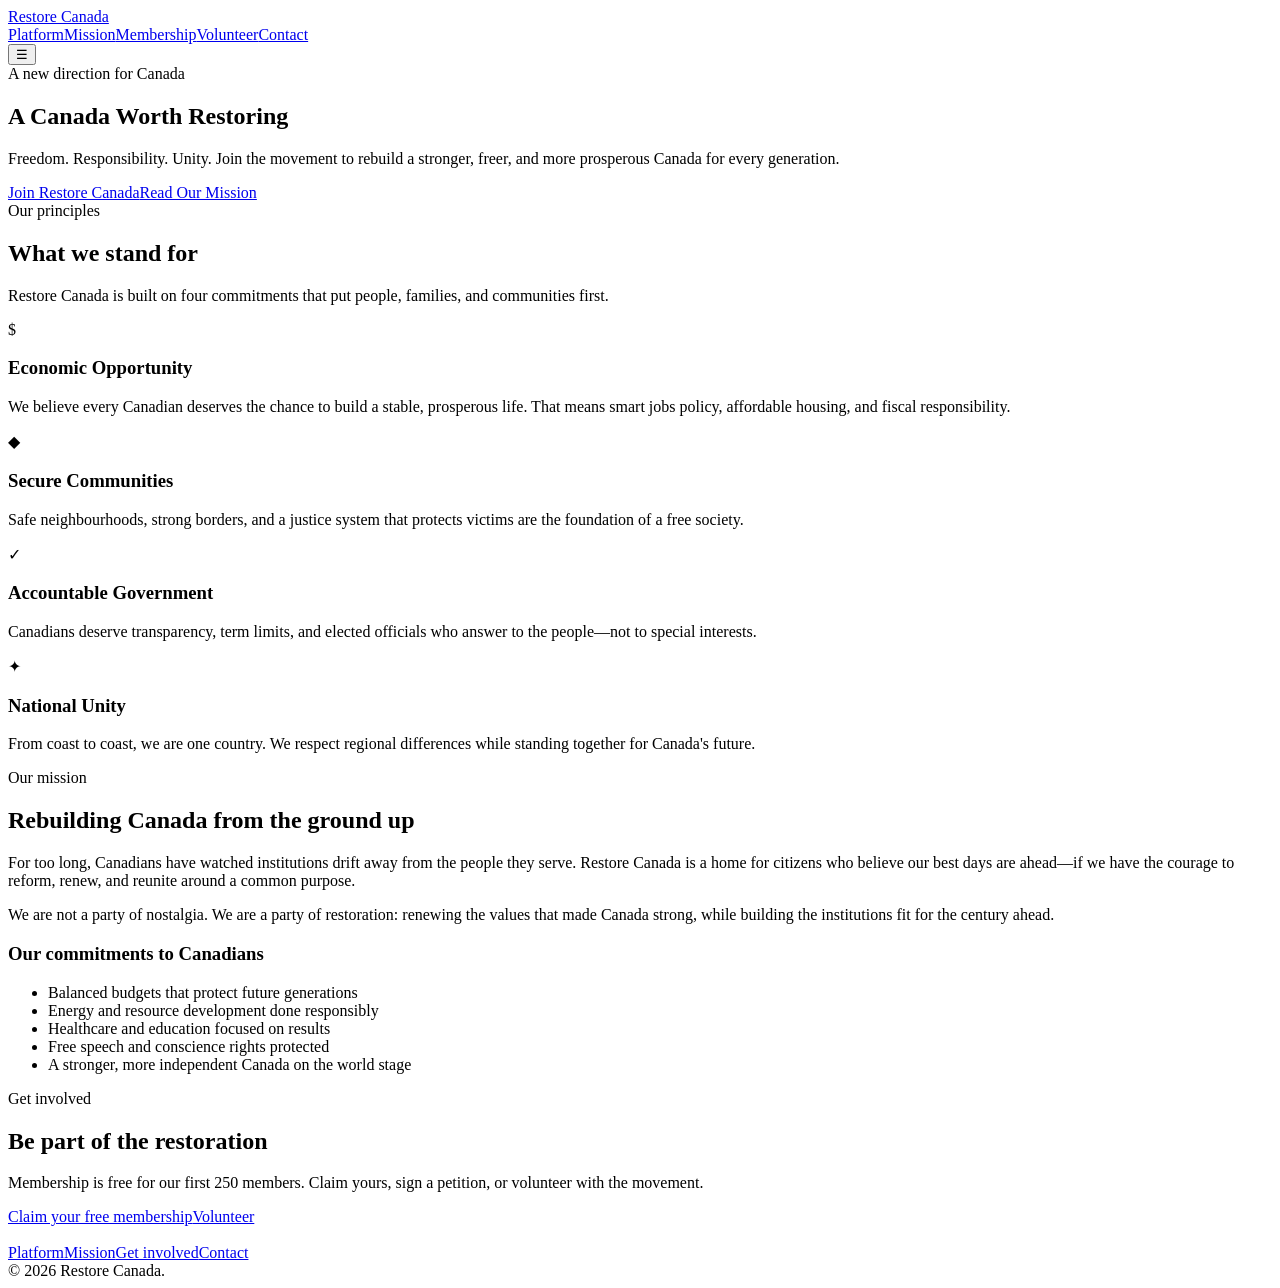
==== index.html @ d31418e9 "Restore Restore Canada homepage" ====
<!doctype html><html><head><meta charset="utf-8"><meta name="viewport" content="width=device-width,initial-scale=1"><title>Restore Canada — A Canada Worth Restoring</title><link rel="stylesheet" href="style.css"></head><body><header><div class="wrap header"><a class="logo" href="index.html">Restore Canada</a><nav><a href="#principles">Platform</a><a href="#mission">Mission</a><a href="#involved">Membership</a><a href="#involved">Volunteer</a><a href="mailto:info@restorecanada.ca">Contact</a></nav><button class="menu">☰</button></div></header><section class="hero"><div class="wrap"><div class="content"><div class="kicker">A new direction for Canada</div><h1>A Canada Worth Restoring</h1><p>Freedom. Responsibility. Unity. Join the movement to rebuild a stronger, freer, and more prosperous Canada for every generation.</p><div class="buttons"><a class="btn btn-red" href="#involved">Join Restore Canada</a><a class="btn btn-light" href="#mission">Read Our Mission</a></div></div></div></section><section class="cream" id="principles"><div class="wrap center"><div class="kicker">Our principles</div><h2 class="section-title">What we stand for</h2><p class="intro">Restore Canada is built on four commitments that put people, families, and communities first.</p><div class="grid4"><div class="principle"><div class="icon">$</div><h3>Economic Opportunity</h3><p>We believe every Canadian deserves the chance to build a stable, prosperous life. That means smart jobs policy, affordable housing, and fiscal responsibility.</p></div><div class="principle"><div class="icon">◆</div><h3>Secure Communities</h3><p>Safe neighbourhoods, strong borders, and a justice system that protects victims are the foundation of a free society.</p></div><div class="principle"><div class="icon">✓</div><h3>Accountable Government</h3><p>Canadians deserve transparency, term limits, and elected officials who answer to the people—not to special interests.</p></div><div class="principle"><div class="icon">✦</div><h3>National Unity</h3><p>From coast to coast, we are one country. We respect regional differences while standing together for Canada's future.</p></div></div></div></section><section id="mission"><div class="wrap mission"><div><div class="kicker">Our mission</div><h2>Rebuilding Canada from the ground up</h2><p>For too long, Canadians have watched institutions drift away from the people they serve. Restore Canada is a home for citizens who believe our best days are ahead—if we have the courage to reform, renew, and reunite around a common purpose.</p><p>We are not a party of nostalgia. We are a party of restoration: renewing the values that made Canada strong, while building the institutions fit for the century ahead.</p></div><div class="commit"><h3>Our commitments to Canadians</h3><ul><li>Balanced budgets that protect future generations</li><li>Energy and resource development done responsibly</li><li>Healthcare and education focused on results</li><li>Free speech and conscience rights protected</li><li>A stronger, more independent Canada on the world stage</li></ul></div></div></section><section class="involve" id="involved"><div class="wrap center"><div class="kicker">Get involved</div><h2 class="section-title">Be part of the restoration</h2><p class="intro">Membership is free for our first 250 members. Claim yours, sign a petition, or volunteer with the movement.</p><div class="buttons"><a class="btn btn-red" href="mailto:info@restorecanada.ca?subject=Membership">Claim your free membership</a><a class="btn btn-light" href="mailto:info@restorecanada.ca?subject=Volunteer">Volunteer</a></div></div></section><footer><div class="wrap"><div class="foot"><div><div class="logo" style="color:white">Restore Canada</div></div><div class="footlinks"><a href="#principles">Platform</a><a href="#mission">Mission</a><a href="#involved">Get involved</a><a href="mailto:info@restorecanada.ca">Contact</a></div></div><div class="copyright">© 2026 Restore Canada.</div></div></footer></body></html>
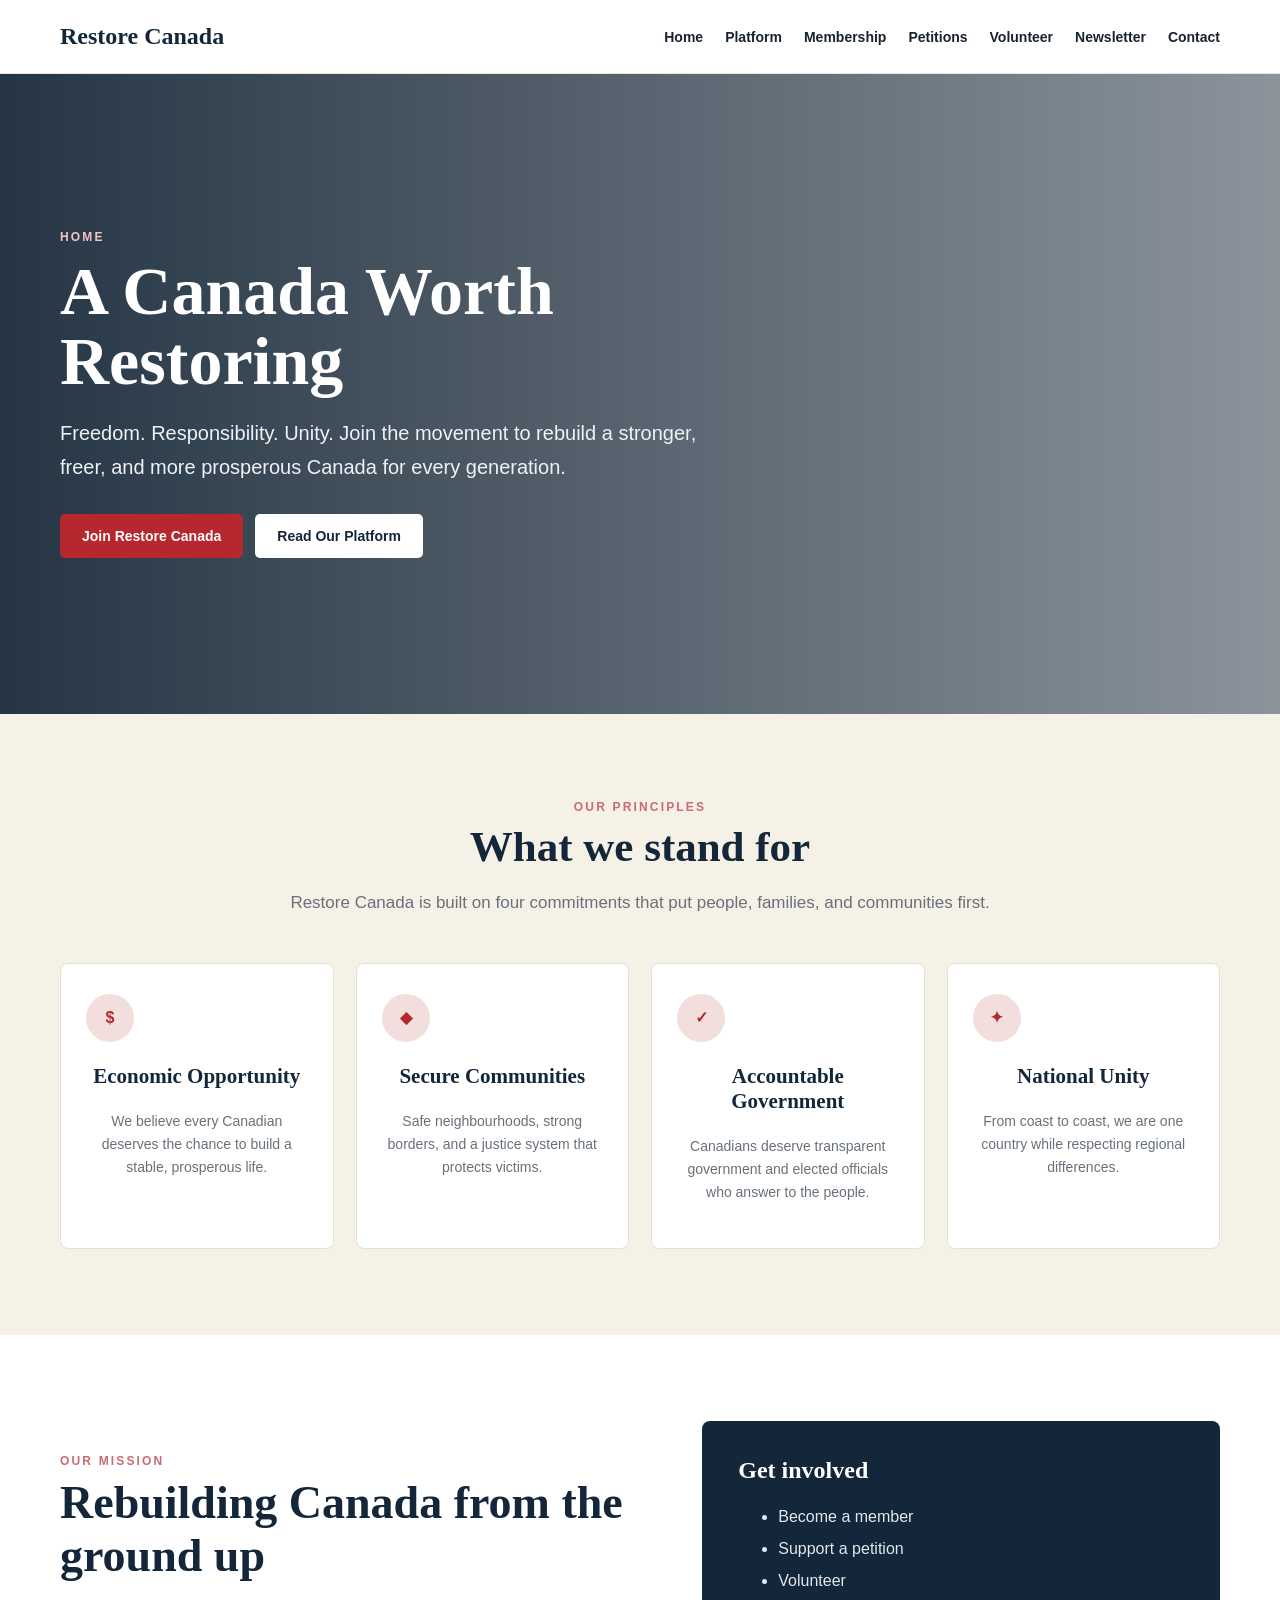
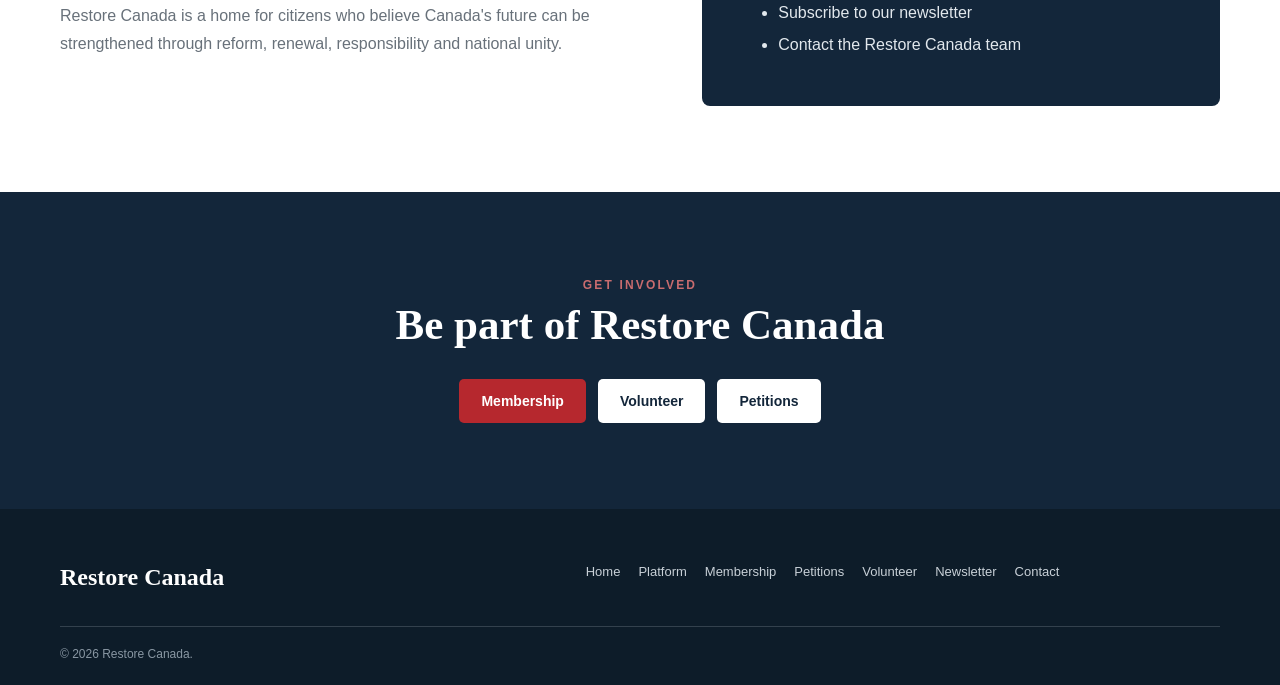
==== commit 222919dd: "Make landing page Home and add separate navigation pages" ====
--- a/index.html
+++ b/index.html
@@ -1 +1 @@
-<!doctype html><html><head><meta charset="utf-8"><meta name="viewport" content="width=device-width,initial-scale=1"><title>Restore Canada — A Canada Worth Restoring</title><link rel="stylesheet" href="style.css"></head><body><header><div class="wrap header"><a class="logo" href="index.html">Restore Canada</a><nav><a href="#principles">Platform</a><a href="#mission">Mission</a><a href="#involved">Membership</a><a href="#involved">Volunteer</a><a href="mailto:info@restorecanada.ca">Contact</a></nav><button class="menu">☰</button></div></header><section class="hero"><div class="wrap"><div class="content"><div class="kicker">A new direction for Canada</div><h1>A Canada Worth Restoring</h1><p>Freedom. Responsibility. Unity. Join the movement to rebuild a stronger, freer, and more prosperous Canada for every generation.</p><div class="buttons"><a class="btn btn-red" href="#involved">Join Restore Canada</a><a class="btn btn-light" href="#mission">Read Our Mission</a></div></div></div></section><section class="cream" id="principles"><div class="wrap center"><div class="kicker">Our principles</div><h2 class="section-title">What we stand for</h2><p class="intro">Restore Canada is built on four commitments that put people, families, and communities first.</p><div class="grid4"><div class="principle"><div class="icon">$</div><h3>Economic Opportunity</h3><p>We believe every Canadian deserves the chance to build a stable, prosperous life. That means smart jobs policy, affordable housing, and fiscal responsibility.</p></div><div class="principle"><div class="icon">◆</div><h3>Secure Communities</h3><p>Safe neighbourhoods, strong borders, and a justice system that protects victims are the foundation of a free society.</p></div><div class="principle"><div class="icon">✓</div><h3>Accountable Government</h3><p>Canadians deserve transparency, term limits, and elected officials who answer to the people—not to special interests.</p></div><div class="principle"><div class="icon">✦</div><h3>National Unity</h3><p>From coast to coast, we are one country. We respect regional differences while standing together for Canada's future.</p></div></div></div></section><section id="mission"><div class="wrap mission"><div><div class="kicker">Our mission</div><h2>Rebuilding Canada from the ground up</h2><p>For too long, Canadians have watched institutions drift away from the people they serve. Restore Canada is a home for citizens who believe our best days are ahead—if we have the courage to reform, renew, and reunite around a common purpose.</p><p>We are not a party of nostalgia. We are a party of restoration: renewing the values that made Canada strong, while building the institutions fit for the century ahead.</p></div><div class="commit"><h3>Our commitments to Canadians</h3><ul><li>Balanced budgets that protect future generations</li><li>Energy and resource development done responsibly</li><li>Healthcare and education focused on results</li><li>Free speech and conscience rights protected</li><li>A stronger, more independent Canada on the world stage</li></ul></div></div></section><section class="involve" id="involved"><div class="wrap center"><div class="kicker">Get involved</div><h2 class="section-title">Be part of the restoration</h2><p class="intro">Membership is free for our first 250 members. Claim yours, sign a petition, or volunteer with the movement.</p><div class="buttons"><a class="btn btn-red" href="mailto:info@restorecanada.ca?subject=Membership">Claim your free membership</a><a class="btn btn-light" href="mailto:info@restorecanada.ca?subject=Volunteer">Volunteer</a></div></div></section><footer><div class="wrap"><div class="foot"><div><div class="logo" style="color:white">Restore Canada</div></div><div class="footlinks"><a href="#principles">Platform</a><a href="#mission">Mission</a><a href="#involved">Get involved</a><a href="mailto:info@restorecanada.ca">Contact</a></div></div><div class="copyright">© 2026 Restore Canada.</div></div></footer></body></html>+<!doctype html><html><head><meta charset="utf-8"><meta name="viewport" content="width=device-width,initial-scale=1"><title>Home | Restore Canada</title><link rel="stylesheet" href="style.css"></head><body><header><div class="wrap header"><a class="logo" href="index.html">Restore Canada</a><nav><a href="index.html">Home</a><a href="platform.html">Platform</a><a href="membership.html">Membership</a><a href="petitions.html">Petitions</a><a href="volunteer.html">Volunteer</a><a href="newsletter.html">Newsletter</a><a href="contact.html">Contact</a></nav><button class="menu">☰</button></div></header><section class="hero"><div class="wrap"><div class="content"><div class="kicker">Home</div><h1>A Canada Worth Restoring</h1><p>Freedom. Responsibility. Unity. Join the movement to rebuild a stronger, freer, and more prosperous Canada for every generation.</p><div class="buttons"><a class="btn btn-red" href="membership.html">Join Restore Canada</a><a class="btn btn-light" href="platform.html">Read Our Platform</a></div></div></div></section><section class="cream"><div class="wrap center"><div class="kicker">Our principles</div><h2 class="section-title">What we stand for</h2><p class="intro">Restore Canada is built on four commitments that put people, families, and communities first.</p><div class="grid4"><div class="principle"><div class="icon">$</div><h3>Economic Opportunity</h3><p>We believe every Canadian deserves the chance to build a stable, prosperous life.</p></div><div class="principle"><div class="icon">◆</div><h3>Secure Communities</h3><p>Safe neighbourhoods, strong borders, and a justice system that protects victims.</p></div><div class="principle"><div class="icon">✓</div><h3>Accountable Government</h3><p>Canadians deserve transparent government and elected officials who answer to the people.</p></div><div class="principle"><div class="icon">✦</div><h3>National Unity</h3><p>From coast to coast, we are one country while respecting regional differences.</p></div></div></div></section><section><div class="wrap mission"><div><div class="kicker">Our mission</div><h2>Rebuilding Canada from the ground up</h2><p>Restore Canada is a home for citizens who believe Canada's future can be strengthened through reform, renewal, responsibility and national unity.</p></div><div class="commit"><h3>Get involved</h3><ul><li>Become a member</li><li>Support a petition</li><li>Volunteer</li><li>Subscribe to our newsletter</li><li>Contact the Restore Canada team</li></ul></div></div></section><section class="involve"><div class="wrap center"><div class="kicker">Get involved</div><h2 class="section-title">Be part of Restore Canada</h2><div class="buttons"><a class="btn btn-red" href="membership.html">Membership</a><a class="btn btn-light" href="volunteer.html">Volunteer</a><a class="btn btn-light" href="petitions.html">Petitions</a></div></div></section><footer><div class="wrap"><div class="foot"><div><div class="logo" style="color:white">Restore Canada</div></div><div class="footlinks"><a href="index.html">Home</a><a href="platform.html">Platform</a><a href="membership.html">Membership</a><a href="petitions.html">Petitions</a><a href="volunteer.html">Volunteer</a><a href="newsletter.html">Newsletter</a><a href="contact.html">Contact</a></div></div><div class="copyright">© 2026 Restore Canada.</div></div></footer></body></html>
--- a/style.css
+++ b/style.css
@@ -0,0 +1 @@
+:root{--navy:#13263a;--red:#b6282e;--cream:#f6f1e7;--ink:#172331;--muted:#68717a;--white:#fff}*{box-sizing:border-box}html{scroll-behavior:smooth}body{margin:0;font-family:Arial,Helvetica,sans-serif;color:var(--ink);background:#fff}a{text-decoration:none;color:inherit}.wrap{width:min(1160px,92%);margin:auto}header{height:74px;background:#fff;border-bottom:1px solid #e8e5df;display:flex;align-items:center;position:sticky;top:0;z-index:20}.header{display:flex;align-items:center;justify-content:space-between;gap:28px}.logo{font-family:Georgia,serif;font-weight:800;font-size:24px;color:var(--navy)}nav{display:flex;gap:22px;align-items:center;font-size:14px;font-weight:700}nav a:hover{color:var(--red)}.menu{display:none;background:none;border:0;font-size:26px}.hero{min-height:600px;display:flex;align-items:center;background:linear-gradient(90deg,rgba(13,31,47,.90),rgba(13,31,47,.48)),url('https://pcweb2.azureedge.net/-/media/WET4/voyage-travel/conseils-tips/choisis-canada-choose/unique-experiences-1200-630.jpg?modified=20250516145007') center/cover;color:#fff}.hero .content{max-width:720px;padding:70px 0}.kicker{text-transform:uppercase;letter-spacing:.18em;font-size:12px;font-weight:800;color:#c96c6f}.hero .kicker{color:#f2c5c6}.hero h1{font-family:Georgia,serif;font-size:68px;line-height:1.03;margin:12px 0 18px}.hero p{font-size:20px;line-height:1.7;max-width:650px;color:#eef2f5}.buttons{display:flex;gap:12px;margin-top:30px;flex-wrap:wrap}.btn{display:inline-block;padding:14px 22px;border-radius:5px;font-weight:800;font-size:14px}.btn-red{background:var(--red);color:#fff}.btn-light{background:#fff;color:var(--navy)}section{padding:86px 0}.cream{background:var(--cream)}.center{text-align:center}.section-title{font-family:Georgia,serif;font-size:43px;color:var(--navy);margin:8px 0 18px}.intro{max-width:760px;margin:0 auto;color:var(--muted);font-size:17px;line-height:1.7}.grid4{display:grid;grid-template-columns:repeat(4,1fr);gap:22px;margin-top:45px}.principle{background:#fff;border:1px solid #e5e0d7;border-radius:8px;padding:30px 25px;min-height:235px}.icon{width:48px;height:48px;border-radius:50%;background:#f2dedc;color:var(--red);display:grid;place-items:center;font-weight:900;margin-bottom:22px}.principle h3{font-family:Georgia,serif;font-size:21px;color:var(--navy)}.principle p{color:var(--muted);line-height:1.65;font-size:14px}.mission{display:grid;grid-template-columns:1.05fr .95fr;gap:70px;align-items:center}.mission h2{font-family:Georgia,serif;font-size:46px;color:var(--navy);margin:8px 0 20px}.mission p{color:var(--muted);line-height:1.75}.commit{background:var(--navy);color:#fff;padding:36px;border-radius:8px}.commit h3{font-family:Georgia,serif;font-size:24px;margin-top:0}.commit li{margin:14px 0;color:#e2e8ed}.involve{background:var(--navy);color:#fff}.involve .section-title{color:#fff}.involve .intro{color:#d8e0e6}.involve .buttons{justify-content:center}footer{background:#0d1c29;color:#c8d0d7;padding:55px 0 24px}.foot{display:grid;grid-template-columns:1.5fr 2fr;gap:50px}.footlinks{display:flex;gap:18px;flex-wrap:wrap;font-size:13px}.copyright{border-top:1px solid #33414d;margin-top:35px;padding-top:20px;font-size:12px;color:#8997a3}@media(max-width:900px){nav{display:none}.menu{display:block}.grid4{grid-template-columns:1fr 1fr}.mission{grid-template-columns:1fr}.hero h1{font-size:52px}.foot{grid-template-columns:1fr}}@media(max-width:600px){.grid4{grid-template-columns:1fr}.hero h1{font-size:43px}.hero p{font-size:17px}.section-title{font-size:36px}}
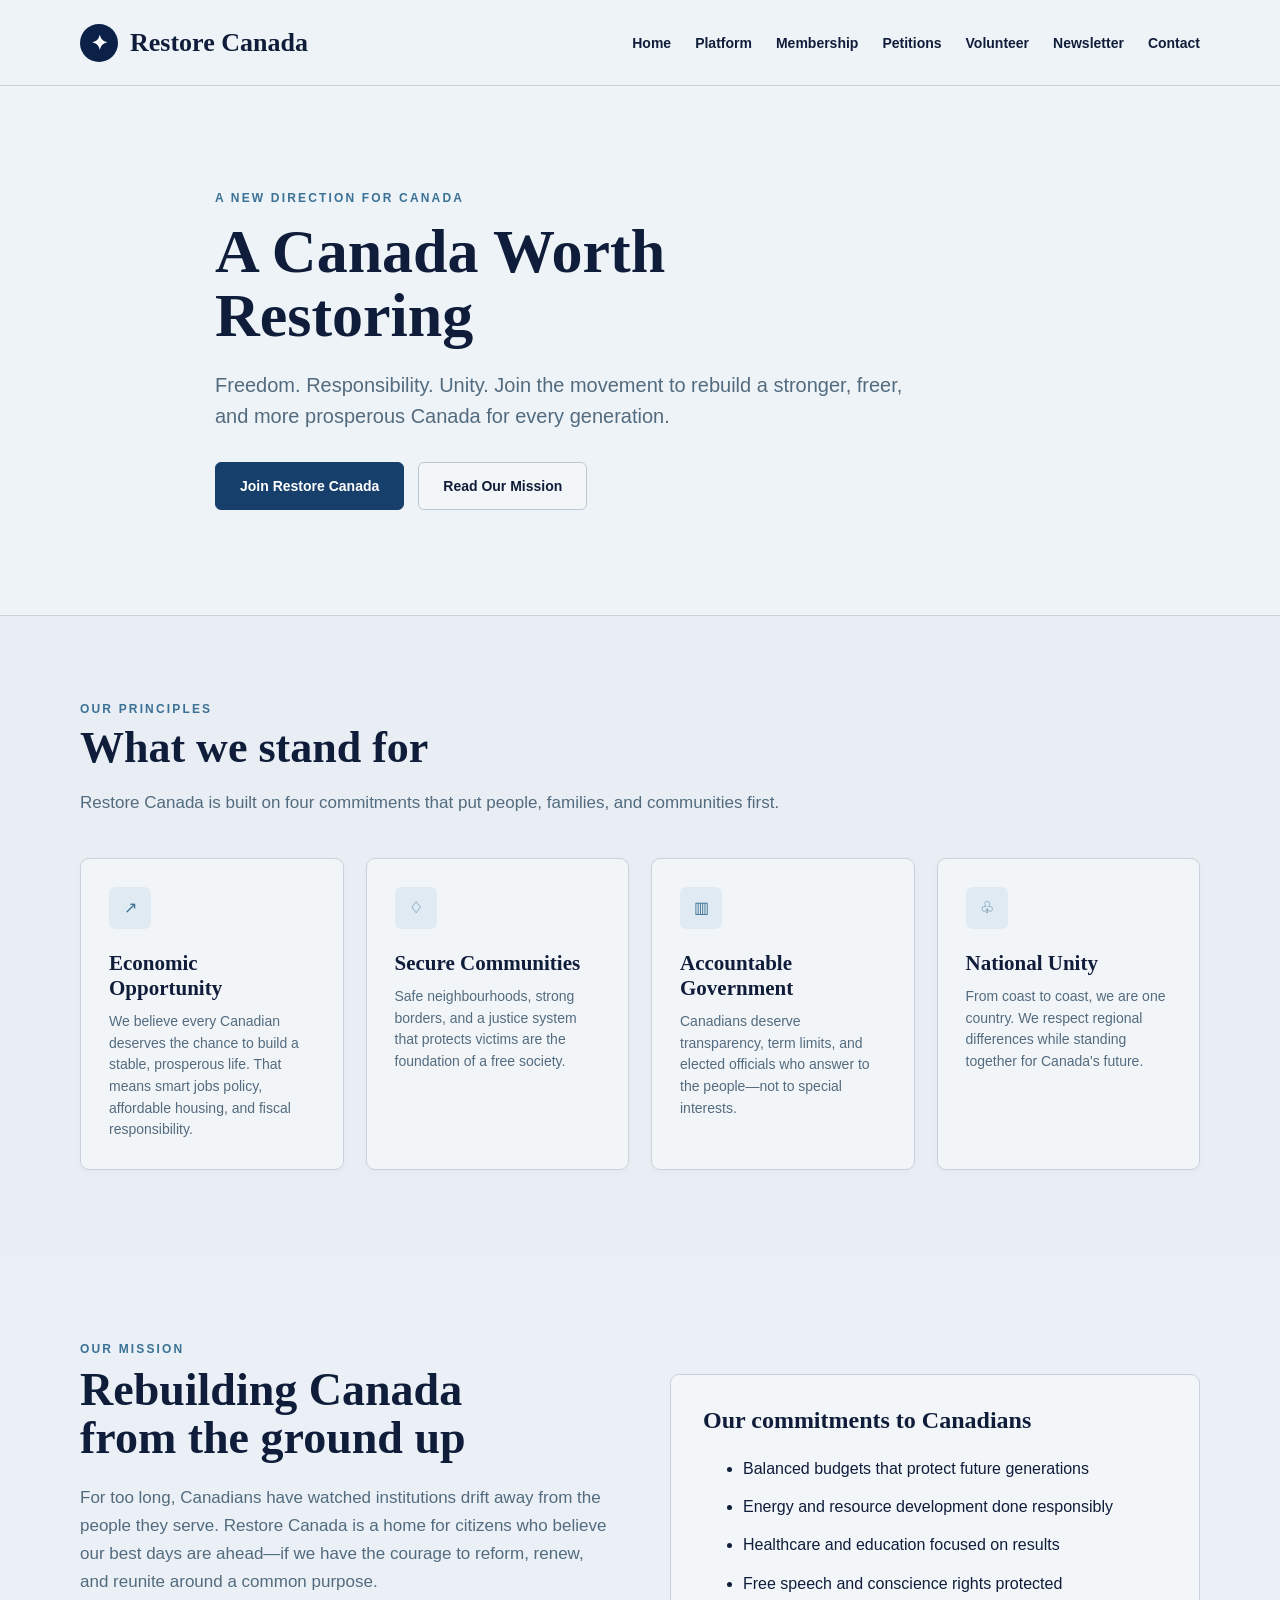
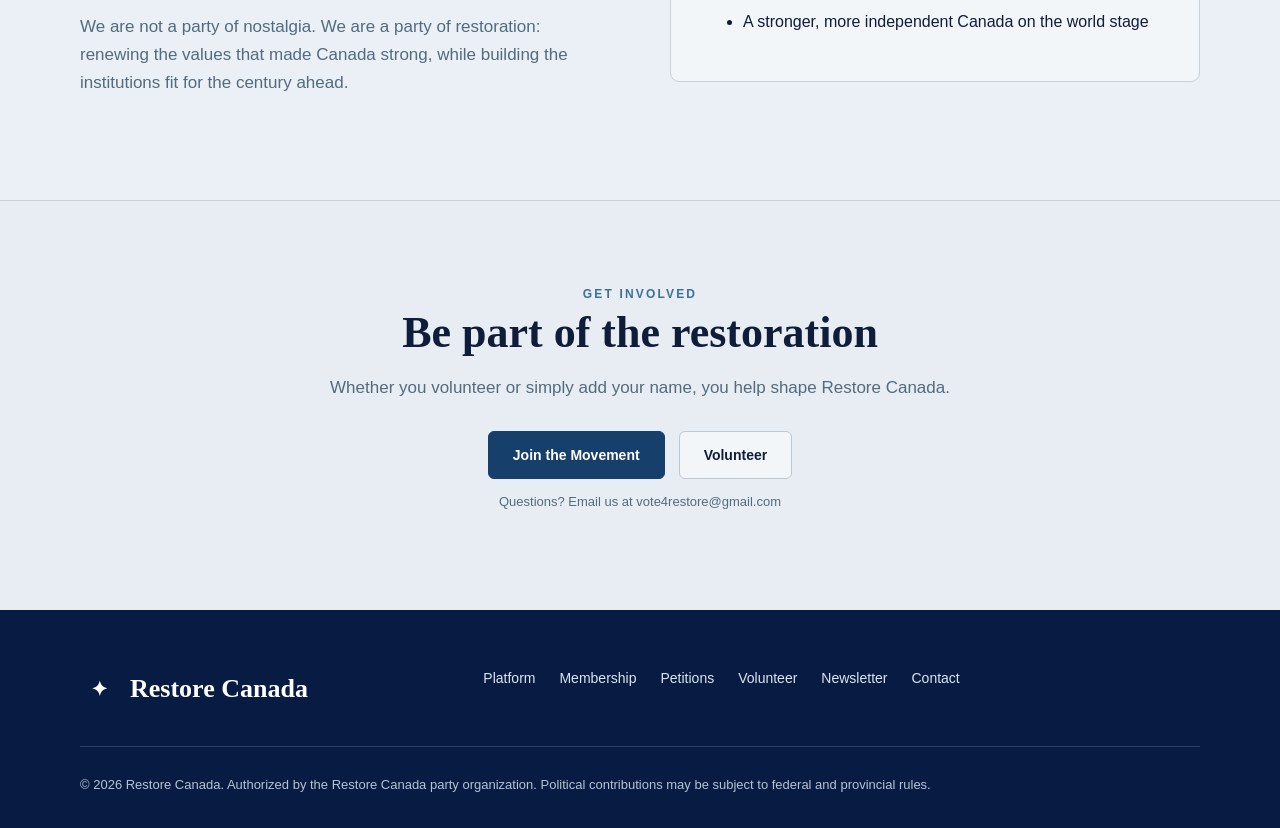
==== commit 8094b544: "Rebuild homepage to match supplied reference" ====
--- a/index.html
+++ b/index.html
@@ -1 +1 @@
-<!doctype html><html><head><meta charset="utf-8"><meta name="viewport" content="width=device-width,initial-scale=1"><title>Home | Restore Canada</title><link rel="stylesheet" href="style.css"></head><body><header><div class="wrap header"><a class="logo" href="index.html">Restore Canada</a><nav><a href="index.html">Home</a><a href="platform.html">Platform</a><a href="membership.html">Membership</a><a href="petitions.html">Petitions</a><a href="volunteer.html">Volunteer</a><a href="newsletter.html">Newsletter</a><a href="contact.html">Contact</a></nav><button class="menu">☰</button></div></header><section class="hero"><div class="wrap"><div class="content"><div class="kicker">Home</div><h1>A Canada Worth Restoring</h1><p>Freedom. Responsibility. Unity. Join the movement to rebuild a stronger, freer, and more prosperous Canada for every generation.</p><div class="buttons"><a class="btn btn-red" href="membership.html">Join Restore Canada</a><a class="btn btn-light" href="platform.html">Read Our Platform</a></div></div></div></section><section class="cream"><div class="wrap center"><div class="kicker">Our principles</div><h2 class="section-title">What we stand for</h2><p class="intro">Restore Canada is built on four commitments that put people, families, and communities first.</p><div class="grid4"><div class="principle"><div class="icon">$</div><h3>Economic Opportunity</h3><p>We believe every Canadian deserves the chance to build a stable, prosperous life.</p></div><div class="principle"><div class="icon">◆</div><h3>Secure Communities</h3><p>Safe neighbourhoods, strong borders, and a justice system that protects victims.</p></div><div class="principle"><div class="icon">✓</div><h3>Accountable Government</h3><p>Canadians deserve transparent government and elected officials who answer to the people.</p></div><div class="principle"><div class="icon">✦</div><h3>National Unity</h3><p>From coast to coast, we are one country while respecting regional differences.</p></div></div></div></section><section><div class="wrap mission"><div><div class="kicker">Our mission</div><h2>Rebuilding Canada from the ground up</h2><p>Restore Canada is a home for citizens who believe Canada's future can be strengthened through reform, renewal, responsibility and national unity.</p></div><div class="commit"><h3>Get involved</h3><ul><li>Become a member</li><li>Support a petition</li><li>Volunteer</li><li>Subscribe to our newsletter</li><li>Contact the Restore Canada team</li></ul></div></div></section><section class="involve"><div class="wrap center"><div class="kicker">Get involved</div><h2 class="section-title">Be part of Restore Canada</h2><div class="buttons"><a class="btn btn-red" href="membership.html">Membership</a><a class="btn btn-light" href="volunteer.html">Volunteer</a><a class="btn btn-light" href="petitions.html">Petitions</a></div></div></section><footer><div class="wrap"><div class="foot"><div><div class="logo" style="color:white">Restore Canada</div></div><div class="footlinks"><a href="index.html">Home</a><a href="platform.html">Platform</a><a href="membership.html">Membership</a><a href="petitions.html">Petitions</a><a href="volunteer.html">Volunteer</a><a href="newsletter.html">Newsletter</a><a href="contact.html">Contact</a></div></div><div class="copyright">© 2026 Restore Canada.</div></div></footer></body></html>+<!doctype html><html><head><meta charset="utf-8"><meta name="viewport" content="width=device-width,initial-scale=1"><title>Home | Restore Canada</title><link rel="stylesheet" href="style.css"></head><body><header><div class="wrap header"><a class="logo" href="index.html">Restore Canada</a><nav id="nav"><a href="index.html">Home</a><a href="platform.html">Platform</a><a href="membership.html">Membership</a><a href="petitions.html">Petitions</a><a href="volunteer.html">Volunteer</a><a href="newsletter.html">Newsletter</a><a href="contact.html">Contact</a></nav><button class="menu" onclick="document.getElementById('nav').classList.toggle('open')">☰</button></div></header><section class="hero"><div class="wrap"><div class="content"><div class="kicker">A new direction for Canada</div><h1>A Canada Worth<br>Restoring</h1><p>Freedom. Responsibility. Unity. Join the movement to rebuild a stronger, freer, and more prosperous Canada for every generation.</p><div class="buttons"><a class="btn btn-red" href="membership.html">Join Restore Canada</a><a class="btn btn-light" href="#mission">Read Our Mission</a></div></div></div></section><section class="cream"><div class="wrap"><div class="kicker">Our principles</div><h2 class="section-title">What we stand for</h2><p class="intro" style="margin:0">Restore Canada is built on four commitments that put people, families, and communities first.</p><div class="grid4"><div class="principle"><div class="icon">↗</div><h3>Economic Opportunity</h3><p>We believe every Canadian deserves the chance to build a stable, prosperous life. That means smart jobs policy, affordable housing, and fiscal responsibility.</p></div><div class="principle"><div class="icon">♢</div><h3>Secure Communities</h3><p>Safe neighbourhoods, strong borders, and a justice system that protects victims are the foundation of a free society.</p></div><div class="principle"><div class="icon">▥</div><h3>Accountable Government</h3><p>Canadians deserve transparency, term limits, and elected officials who answer to the people—not to special interests.</p></div><div class="principle"><div class="icon">♧</div><h3>National Unity</h3><p>From coast to coast, we are one country. We respect regional differences while standing together for Canada's future.</p></div></div></div></section><section id="mission"><div class="wrap mission"><div><div class="kicker">Our mission</div><h2>Rebuilding Canada<br>from the ground up</h2><p>For too long, Canadians have watched institutions drift away from the people they serve. Restore Canada is a home for citizens who believe our best days are ahead—if we have the courage to reform, renew, and reunite around a common purpose.</p><p>We are not a party of nostalgia. We are a party of restoration: renewing the values that made Canada strong, while building the institutions fit for the century ahead.</p></div><div class="commit"><h3>Our commitments to Canadians</h3><ul><li>Balanced budgets that protect future generations</li><li>Energy and resource development done responsibly</li><li>Healthcare and education focused on results</li><li>Free speech and conscience rights protected</li><li>A stronger, more independent Canada on the world stage</li></ul></div></div></section><section class="involve"><div class="wrap center"><div class="kicker">Get involved</div><h2 class="section-title">Be part of the restoration</h2><p class="intro">Whether you volunteer or simply add your name, you help shape Restore Canada.</p><div class="buttons"><a class="btn btn-red" href="membership.html">Join the Movement</a><a class="btn btn-light" href="volunteer.html">Volunteer</a></div><p class="note">Questions? Email us at <a href="mailto:vote4restore@gmail.com">vote4restore@gmail.com</a></p></div></section><footer><div class="wrap"><div class="foot"><a class="logo" href="index.html">Restore Canada</a><div class="footlinks"><a href="platform.html">Platform</a><a href="membership.html">Membership</a><a href="petitions.html">Petitions</a><a href="volunteer.html">Volunteer</a><a href="newsletter.html">Newsletter</a><a href="contact.html">Contact</a></div></div><div class="copyright">© 2026 Restore Canada. Authorized by the Restore Canada party organization. Political contributions may be subject to federal and provincial rules.</div></div></footer></body></html>
--- a/style.css
+++ b/style.css
@@ -1 +1 @@
-:root{--navy:#13263a;--red:#b6282e;--cream:#f6f1e7;--ink:#172331;--muted:#68717a;--white:#fff}*{box-sizing:border-box}html{scroll-behavior:smooth}body{margin:0;font-family:Arial,Helvetica,sans-serif;color:var(--ink);background:#fff}a{text-decoration:none;color:inherit}.wrap{width:min(1160px,92%);margin:auto}header{height:74px;background:#fff;border-bottom:1px solid #e8e5df;display:flex;align-items:center;position:sticky;top:0;z-index:20}.header{display:flex;align-items:center;justify-content:space-between;gap:28px}.logo{font-family:Georgia,serif;font-weight:800;font-size:24px;color:var(--navy)}nav{display:flex;gap:22px;align-items:center;font-size:14px;font-weight:700}nav a:hover{color:var(--red)}.menu{display:none;background:none;border:0;font-size:26px}.hero{min-height:600px;display:flex;align-items:center;background:linear-gradient(90deg,rgba(13,31,47,.90),rgba(13,31,47,.48)),url('https://pcweb2.azureedge.net/-/media/WET4/voyage-travel/conseils-tips/choisis-canada-choose/unique-experiences-1200-630.jpg?modified=20250516145007') center/cover;color:#fff}.hero .content{max-width:720px;padding:70px 0}.kicker{text-transform:uppercase;letter-spacing:.18em;font-size:12px;font-weight:800;color:#c96c6f}.hero .kicker{color:#f2c5c6}.hero h1{font-family:Georgia,serif;font-size:68px;line-height:1.03;margin:12px 0 18px}.hero p{font-size:20px;line-height:1.7;max-width:650px;color:#eef2f5}.buttons{display:flex;gap:12px;margin-top:30px;flex-wrap:wrap}.btn{display:inline-block;padding:14px 22px;border-radius:5px;font-weight:800;font-size:14px}.btn-red{background:var(--red);color:#fff}.btn-light{background:#fff;color:var(--navy)}section{padding:86px 0}.cream{background:var(--cream)}.center{text-align:center}.section-title{font-family:Georgia,serif;font-size:43px;color:var(--navy);margin:8px 0 18px}.intro{max-width:760px;margin:0 auto;color:var(--muted);font-size:17px;line-height:1.7}.grid4{display:grid;grid-template-columns:repeat(4,1fr);gap:22px;margin-top:45px}.principle{background:#fff;border:1px solid #e5e0d7;border-radius:8px;padding:30px 25px;min-height:235px}.icon{width:48px;height:48px;border-radius:50%;background:#f2dedc;color:var(--red);display:grid;place-items:center;font-weight:900;margin-bottom:22px}.principle h3{font-family:Georgia,serif;font-size:21px;color:var(--navy)}.principle p{color:var(--muted);line-height:1.65;font-size:14px}.mission{display:grid;grid-template-columns:1.05fr .95fr;gap:70px;align-items:center}.mission h2{font-family:Georgia,serif;font-size:46px;color:var(--navy);margin:8px 0 20px}.mission p{color:var(--muted);line-height:1.75}.commit{background:var(--navy);color:#fff;padding:36px;border-radius:8px}.commit h3{font-family:Georgia,serif;font-size:24px;margin-top:0}.commit li{margin:14px 0;color:#e2e8ed}.involve{background:var(--navy);color:#fff}.involve .section-title{color:#fff}.involve .intro{color:#d8e0e6}.involve .buttons{justify-content:center}footer{background:#0d1c29;color:#c8d0d7;padding:55px 0 24px}.foot{display:grid;grid-template-columns:1.5fr 2fr;gap:50px}.footlinks{display:flex;gap:18px;flex-wrap:wrap;font-size:13px}.copyright{border-top:1px solid #33414d;margin-top:35px;padding-top:20px;font-size:12px;color:#8997a3}@media(max-width:900px){nav{display:none}.menu{display:block}.grid4{grid-template-columns:1fr 1fr}.mission{grid-template-columns:1fr}.hero h1{font-size:52px}.foot{grid-template-columns:1fr}}@media(max-width:600px){.grid4{grid-template-columns:1fr}.hero h1{font-size:43px}.hero p{font-size:17px}.section-title{font-size:36px}}+:root{--navy:#0b2147;--blue:#214b76;--bg:#eaf0f5;--bg2:#f1f5f8;--ink:#101d3a;--muted:#536b7f;--line:#c8d2dc;--card:#f5f8fa}*{box-sizing:border-box}html{scroll-behavior:smooth}body{margin:0;background:var(--bg);color:var(--ink);font-family:Arial,Helvetica,sans-serif;font-size:16px}a{color:inherit;text-decoration:none}.wrap{width:min(1120px,92%);margin:auto}header{height:86px;background:#eef3f7;border-bottom:1px solid var(--line);display:flex;align-items:center;position:sticky;top:0;z-index:50}.header{display:flex;align-items:center;justify-content:space-between}.logo{font-family:Georgia,serif;font-size:26px;font-weight:700;display:flex;align-items:center;gap:12px;color:var(--ink)}.logo:before{content:'✦';width:38px;height:38px;border-radius:50%;background:var(--navy);color:#fff;display:grid;place-items:center;font-family:Arial;font-size:20px}.menu{display:none;background:none;border:0;font-size:28px;color:var(--ink);cursor:pointer}nav{display:flex;gap:24px;font-size:14px;font-weight:600}nav a:hover{text-decoration:underline}.hero,.pagehero{background:#edf3f7;color:var(--ink);padding:105px 0;border-bottom:1px solid var(--line)}.hero{min-height:520px;display:flex;align-items:center}.hero .content,.pagehero .wrap{max-width:850px;margin-left:auto;margin-right:auto}.kicker{text-transform:uppercase;letter-spacing:.18em;font-size:12px;font-weight:800;color:#3b7196}.hero h1,.pagehero h1,.section-title,.mission h2,.formwrap h2{font-family:Georgia,serif;color:var(--ink);line-height:1.04}.hero h1{font-size:62px;margin:14px 0 22px}.hero p,.pagehero p{font-size:20px;line-height:1.55;color:var(--muted);max-width:690px}.buttons{display:flex;gap:14px;margin-top:30px;flex-wrap:wrap}.btn{display:inline-block;border:1px solid #bcc9d4;border-radius:6px;padding:15px 24px;font-weight:700;font-size:14px;text-align:center;cursor:pointer}.btn-red{background:#173f6b;color:#fff;border-color:#173f6b}.btn-light{background:#f3f6f8;color:var(--ink)}section{padding:86px 0}.cream{background:#e8eef3}.center{text-align:center}.section-title{font-size:44px;margin:9px 0 18px}.intro{color:var(--muted);font-size:17px;line-height:1.6;max-width:760px;margin:0 auto}.grid4{display:grid;grid-template-columns:repeat(4,1fr);gap:22px;margin-top:42px}.principle,.policy-card{background:rgba(255,255,255,.4);border:1px solid var(--line);border-radius:9px;padding:28px;box-shadow:0 2px 7px rgba(11,33,71,.03)}.icon{width:42px;height:42px;border-radius:7px;background:#dfeaf2;color:#3c7195;display:grid;place-items:center;margin-bottom:22px}.principle h3,.policy-card h3{font-family:Georgia,serif;font-size:21px;margin:0 0 10px}.principle p,.policy-card p{font-size:14px;line-height:1.55;color:var(--muted);margin:0}.mission{display:grid;grid-template-columns:1fr 1fr;gap:60px;align-items:center}.mission h2{font-size:46px;margin:10px 0 22px}.mission p{font-size:17px;color:var(--muted);line-height:1.65}.commit{background:rgba(255,255,255,.35);border:1px solid var(--line);border-radius:9px;padding:32px}.commit h3{font-family:Georgia,serif;font-size:24px;margin-top:0}.commit li{margin:16px 0;color:var(--ink);line-height:1.4}.involve{background:#e7edf2;color:var(--ink);border-top:1px solid var(--line);text-align:center}.involve .section-title{color:var(--ink)}.involve .buttons{justify-content:center}.formwrap{max-width:760px}.formwrap form{display:grid;gap:22px;background:rgba(255,255,255,.42);border:1px solid var(--line);border-radius:12px;padding:36px}.formwrap h2{font-size:28px;margin:12px 0 0}label{display:grid;gap:10px;font-size:14px;font-weight:700}input,textarea,select{width:100%;padding:15px;border:1px solid #b9c5d0;border-radius:6px;background:#e9eff4;font:inherit;color:var(--ink);min-height:50px}textarea{resize:vertical}.choice{display:flex;gap:12px;align-items:flex-start;font-weight:400;color:var(--muted)}.choice input{width:18px;height:18px;min-height:0;margin-top:2px}.option-list{display:grid;gap:12px}.option{border:1px solid #bcc7d1;background:#e9eff4;padding:15px;border-radius:6px;font-weight:700}.note{font-size:13px;color:var(--muted);line-height:1.5}.policy-grid{display:grid;grid-template-columns:repeat(2,1fr);gap:14px;margin-top:25px}.policy-card{padding:20px}.policy-section{padding:48px 0;border-top:1px solid var(--line)}.policy-section h2{font-family:Georgia,serif;font-size:34px;margin:0 0 10px}footer{background:#081c43;color:#dce5ef;padding:60px 0 32px}.foot{display:grid;grid-template-columns:1fr 2fr;gap:45px}.foot .logo{color:#fff}.foot .logo:before{background:transparent}.footlinks{display:flex;gap:24px;flex-wrap:wrap;font-size:14px}.copyright{border-top:1px solid #294063;margin-top:38px;padding-top:28px;font-size:13px;line-height:1.55;color:#b7c3d3}@media(max-width:800px){.wrap{width:94%}.grid4{grid-template-columns:1fr 1fr}.mission{grid-template-columns:1fr}.policy-grid{grid-template-columns:1fr}.hero h1{font-size:50px}}@media(max-width:600px){header{height:66px}.logo{font-size:18px;gap:8px}.logo:before{width:28px;height:28px;font-size:15px}.menu{display:block}nav{display:none;position:absolute;top:66px;left:0;right:0;background:#eef3f7;border-bottom:1px solid var(--line);padding:18px 5%;flex-direction:column;gap:16px}nav.open{display:flex}.hero,.pagehero{padding:72px 0}.hero{min-height:340px}.hero .content,.pagehero .wrap{width:100%}.hero h1,.pagehero h1{font-size:35px;margin:10px 0 18px}.hero p,.pagehero p{font-size:16px;line-height:1.55}.buttons{gap:10px}.btn{padding:13px 18px;font-size:12px}section{padding:62px 0}.grid4{grid-template-columns:1fr;gap:18px;margin-top:30px}.principle{padding:22px}.section-title{font-size:30px;text-align:left}.center .intro{text-align:left}.mission{gap:28px}.mission h2{font-size:31px}.mission p{font-size:15px}.commit{padding:22px}.formwrap form{padding:22px;gap:20px}.pagehero{text-align:left}.pagehero .center{text-align:left}.foot{grid-template-columns:1fr}.footlinks{gap:22px}.policy-section{padding:35px 0}.policy-section h2{font-size:28px}.involve .section-title,.involve .intro{text-align:center}.involve .buttons{display:grid}.involve .btn{width:100%}}
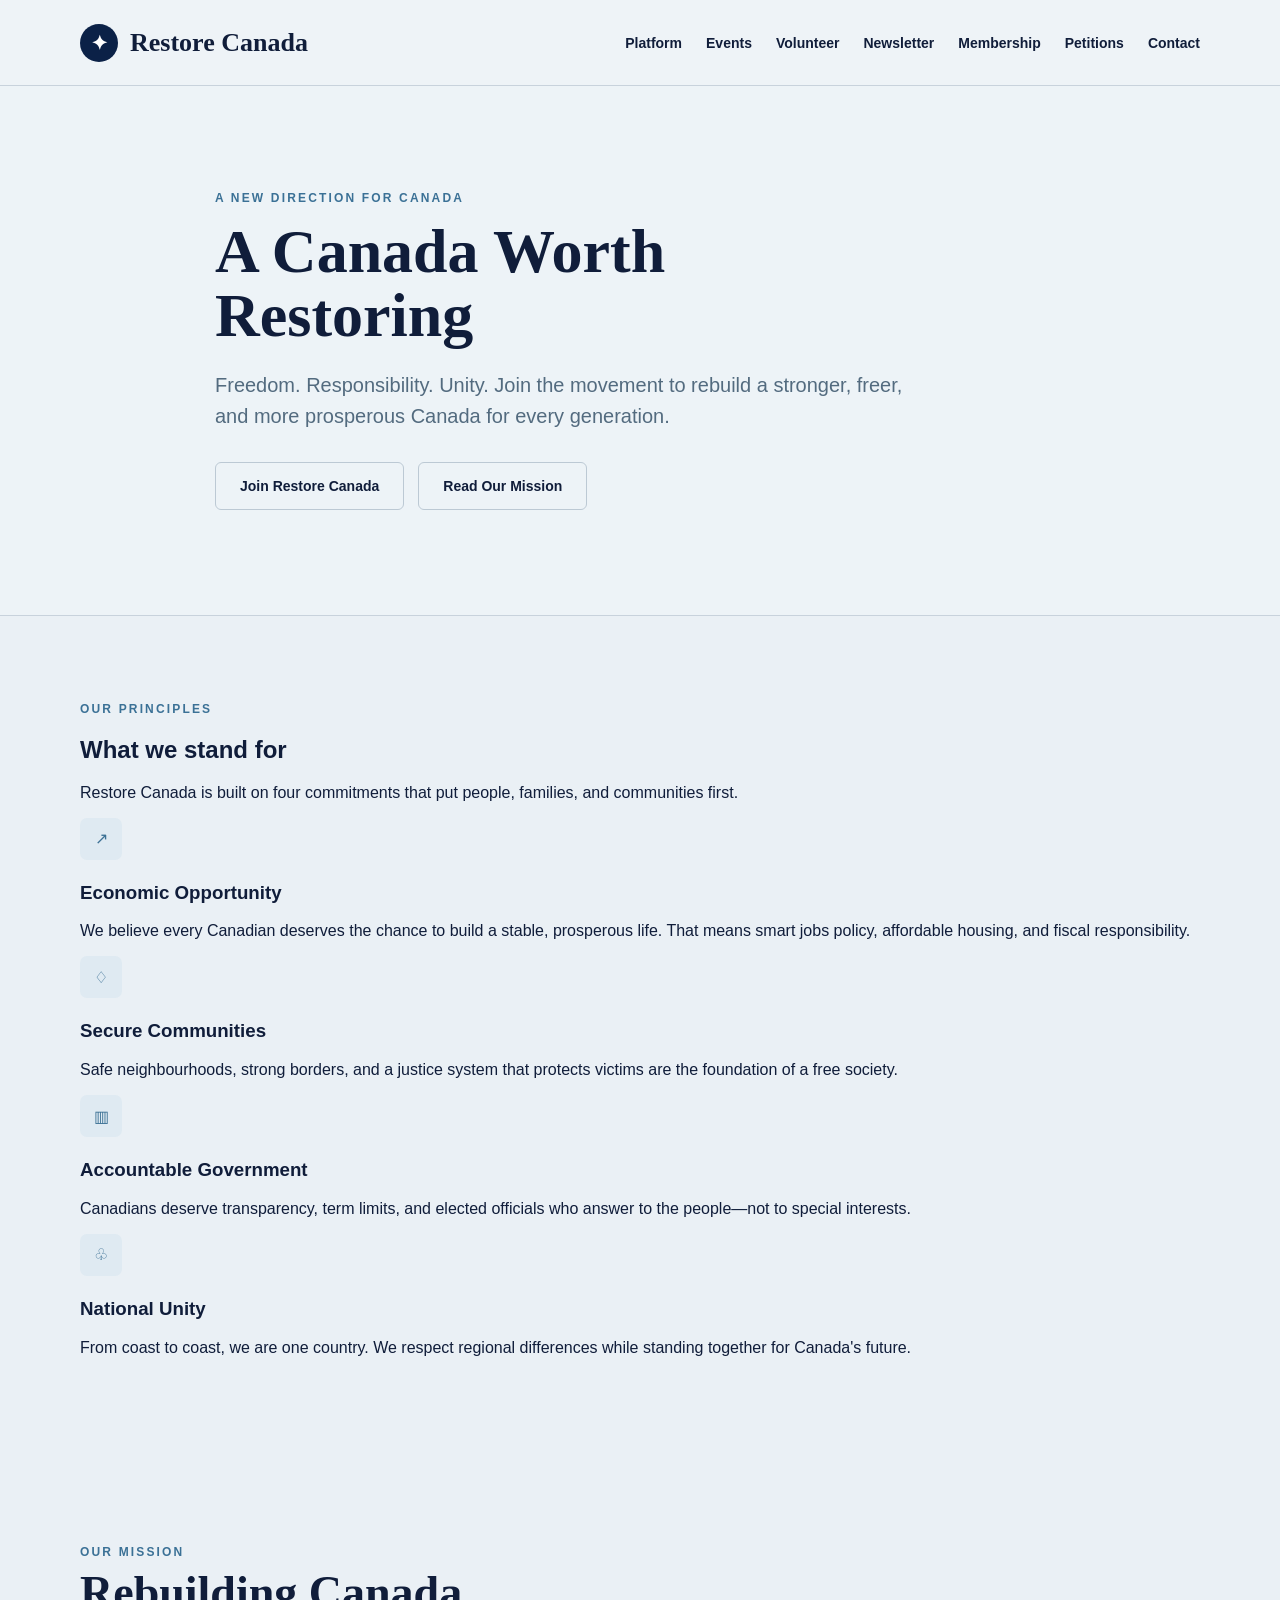
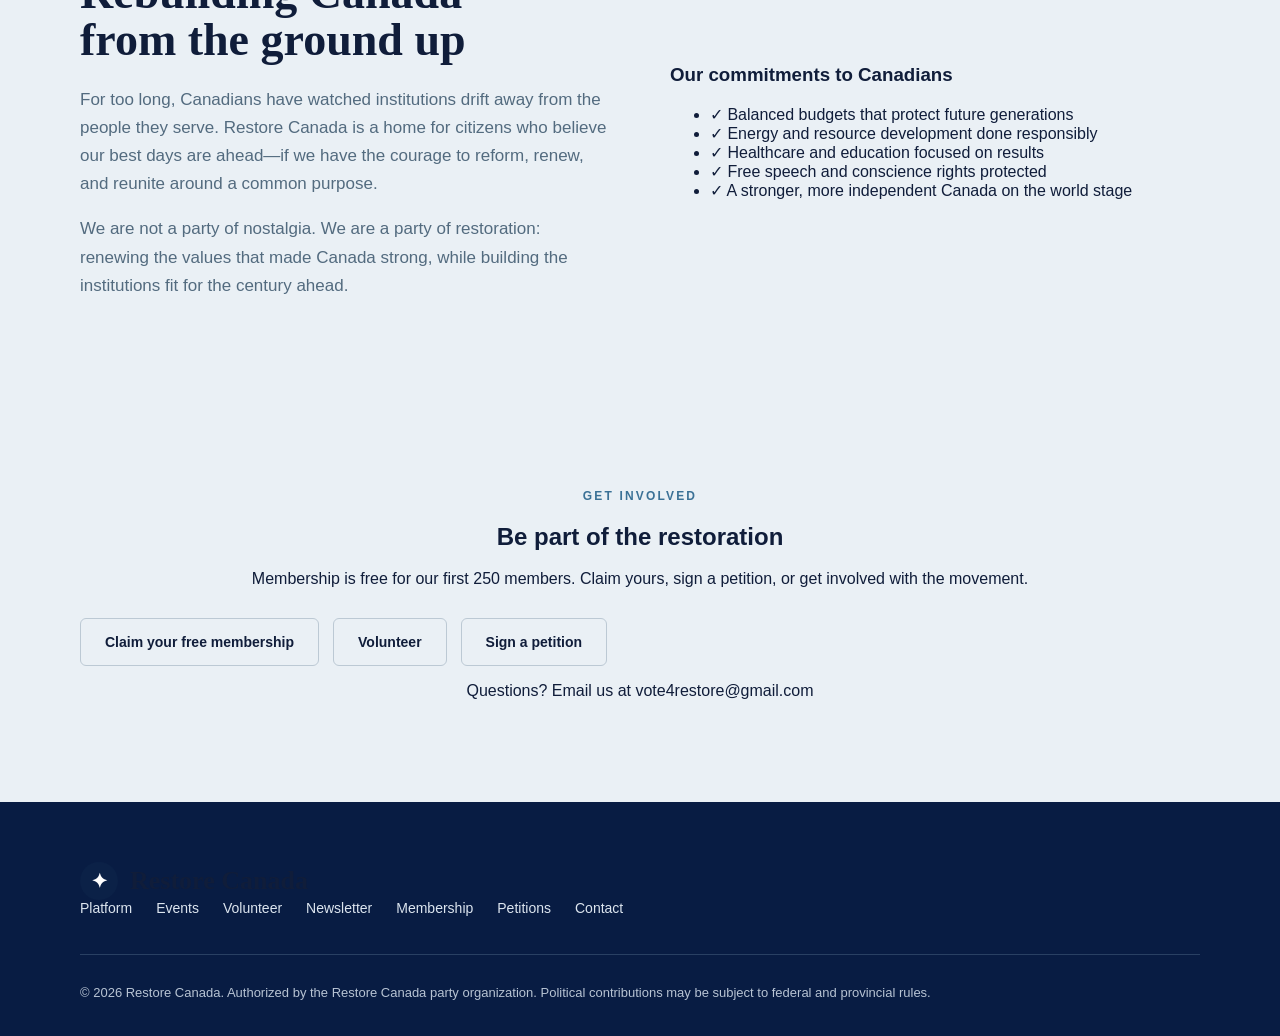
==== commit 54aa36ed: "Match Restore Canada homepage reference" ====
--- a/index.html
+++ b/index.html
@@ -1 +1 @@
-<!doctype html><html><head><meta charset="utf-8"><meta name="viewport" content="width=device-width,initial-scale=1"><title>Home | Restore Canada</title><link rel="stylesheet" href="style.css"></head><body><header><div class="wrap header"><a class="logo" href="index.html">Restore Canada</a><nav id="nav"><a href="index.html">Home</a><a href="platform.html">Platform</a><a href="membership.html">Membership</a><a href="petitions.html">Petitions</a><a href="volunteer.html">Volunteer</a><a href="newsletter.html">Newsletter</a><a href="contact.html">Contact</a></nav><button class="menu" onclick="document.getElementById('nav').classList.toggle('open')">☰</button></div></header><section class="hero"><div class="wrap"><div class="content"><div class="kicker">A new direction for Canada</div><h1>A Canada Worth<br>Restoring</h1><p>Freedom. Responsibility. Unity. Join the movement to rebuild a stronger, freer, and more prosperous Canada for every generation.</p><div class="buttons"><a class="btn btn-red" href="membership.html">Join Restore Canada</a><a class="btn btn-light" href="#mission">Read Our Mission</a></div></div></div></section><section class="cream"><div class="wrap"><div class="kicker">Our principles</div><h2 class="section-title">What we stand for</h2><p class="intro" style="margin:0">Restore Canada is built on four commitments that put people, families, and communities first.</p><div class="grid4"><div class="principle"><div class="icon">↗</div><h3>Economic Opportunity</h3><p>We believe every Canadian deserves the chance to build a stable, prosperous life. That means smart jobs policy, affordable housing, and fiscal responsibility.</p></div><div class="principle"><div class="icon">♢</div><h3>Secure Communities</h3><p>Safe neighbourhoods, strong borders, and a justice system that protects victims are the foundation of a free society.</p></div><div class="principle"><div class="icon">▥</div><h3>Accountable Government</h3><p>Canadians deserve transparency, term limits, and elected officials who answer to the people—not to special interests.</p></div><div class="principle"><div class="icon">♧</div><h3>National Unity</h3><p>From coast to coast, we are one country. We respect regional differences while standing together for Canada's future.</p></div></div></div></section><section id="mission"><div class="wrap mission"><div><div class="kicker">Our mission</div><h2>Rebuilding Canada<br>from the ground up</h2><p>For too long, Canadians have watched institutions drift away from the people they serve. Restore Canada is a home for citizens who believe our best days are ahead—if we have the courage to reform, renew, and reunite around a common purpose.</p><p>We are not a party of nostalgia. We are a party of restoration: renewing the values that made Canada strong, while building the institutions fit for the century ahead.</p></div><div class="commit"><h3>Our commitments to Canadians</h3><ul><li>Balanced budgets that protect future generations</li><li>Energy and resource development done responsibly</li><li>Healthcare and education focused on results</li><li>Free speech and conscience rights protected</li><li>A stronger, more independent Canada on the world stage</li></ul></div></div></section><section class="involve"><div class="wrap center"><div class="kicker">Get involved</div><h2 class="section-title">Be part of the restoration</h2><p class="intro">Whether you volunteer or simply add your name, you help shape Restore Canada.</p><div class="buttons"><a class="btn btn-red" href="membership.html">Join the Movement</a><a class="btn btn-light" href="volunteer.html">Volunteer</a></div><p class="note">Questions? Email us at <a href="mailto:vote4restore@gmail.com">vote4restore@gmail.com</a></p></div></section><footer><div class="wrap"><div class="foot"><a class="logo" href="index.html">Restore Canada</a><div class="footlinks"><a href="platform.html">Platform</a><a href="membership.html">Membership</a><a href="petitions.html">Petitions</a><a href="volunteer.html">Volunteer</a><a href="newsletter.html">Newsletter</a><a href="contact.html">Contact</a></div></div><div class="copyright">© 2026 Restore Canada. Authorized by the Restore Canada party organization. Political contributions may be subject to federal and provincial rules.</div></div></footer></body></html>+<!doctype html><html><head><meta charset="utf-8"><meta name="viewport" content="width=device-width,initial-scale=1"><title>Home | Restore Canada</title><link rel="stylesheet" href="style.css"></head><body><header><div class="wrap header"><a class="logo" href="index.html">Restore Canada</a><nav id="nav"><a href="platform.html">Platform</a><a href="events.html">Events</a><a href="volunteer.html">Volunteer</a><a href="newsletter.html">Newsletter</a><a href="membership.html">Membership</a><a href="petitions.html">Petitions</a><a href="contact.html">Contact</a></nav><button class="menu" onclick="document.getElementById('nav').classList.toggle('open')">☰</button></div></header><main><section class="hero"><div class="wrap"><div class="content"><div class="kicker">A new direction for Canada</div><h1>A Canada Worth<br>Restoring</h1><p>Freedom. Responsibility. Unity. Join the movement to rebuild a stronger, freer, and more prosperous Canada for every generation.</p><div class="buttons"><a class="btn btn-primary" href="membership.html">Join Restore Canada</a><a class="btn" href="#mission">Read Our Mission</a></div></div></div></section><section class="section-alt"><div class="wrap"><div class="kicker">Our principles</div><h2>What we stand for</h2><p class="lead">Restore Canada is built on four commitments that put people, families, and communities first.</p><div class="card-grid four"><article class="card"><span class="icon">↗</span><h3>Economic Opportunity</h3><p>We believe every Canadian deserves the chance to build a stable, prosperous life. That means smart jobs policy, affordable housing, and fiscal responsibility.</p></article><article class="card"><span class="icon">♢</span><h3>Secure Communities</h3><p>Safe neighbourhoods, strong borders, and a justice system that protects victims are the foundation of a free society.</p></article><article class="card"><span class="icon">▥</span><h3>Accountable Government</h3><p>Canadians deserve transparency, term limits, and elected officials who answer to the people—not to special interests.</p></article><article class="card"><span class="icon">♧</span><h3>National Unity</h3><p>From coast to coast, we are one country. We respect regional differences while standing together for Canada's future.</p></article></div></div></section><section id="mission"><div class="wrap mission"><div><div class="kicker">Our mission</div><h2>Rebuilding Canada<br>from the ground up</h2><p>For too long, Canadians have watched institutions drift away from the people they serve. Restore Canada is a home for citizens who believe our best days are ahead—if we have the courage to reform, renew, and reunite around a common purpose.</p><p>We are not a party of nostalgia. We are a party of restoration: renewing the values that made Canada strong, while building the institutions fit for the century ahead.</p></div><aside class="card commitments"><h3>Our commitments to Canadians</h3><ul><li>✓ Balanced budgets that protect future generations</li><li>✓ Energy and resource development done responsibly</li><li>✓ Healthcare and education focused on results</li><li>✓ Free speech and conscience rights protected</li><li>✓ A stronger, more independent Canada on the world stage</li></ul></aside></div></section><section class="cta" id="join"><div class="wrap center"><div class="kicker">Get involved</div><h2>Be part of the restoration</h2><p class="lead">Membership is free for our first 250 members. Claim yours, sign a petition, or get involved with the movement.</p><div class="buttons center-buttons"><a class="btn btn-primary" href="membership.html">Claim your free membership</a><a class="btn" href="volunteer.html">Volunteer</a><a class="btn" href="petitions.html">Sign a petition</a></div><p class="small">Questions? Email us at <a href="mailto:vote4restore@gmail.com">vote4restore@gmail.com</a></p></div></section></main><footer><div class="wrap"><a class="logo footer-logo" href="index.html">Restore Canada</a><div class="footlinks"><a href="platform.html">Platform</a><a href="events.html">Events</a><a href="volunteer.html">Volunteer</a><a href="newsletter.html">Newsletter</a><a href="membership.html">Membership</a><a href="petitions.html">Petitions</a><a href="contact.html">Contact</a></div><div class="copyright">© 2026 Restore Canada. Authorized by the Restore Canada party organization. Political contributions may be subject to federal and provincial rules.</div></div></footer></body></html>
